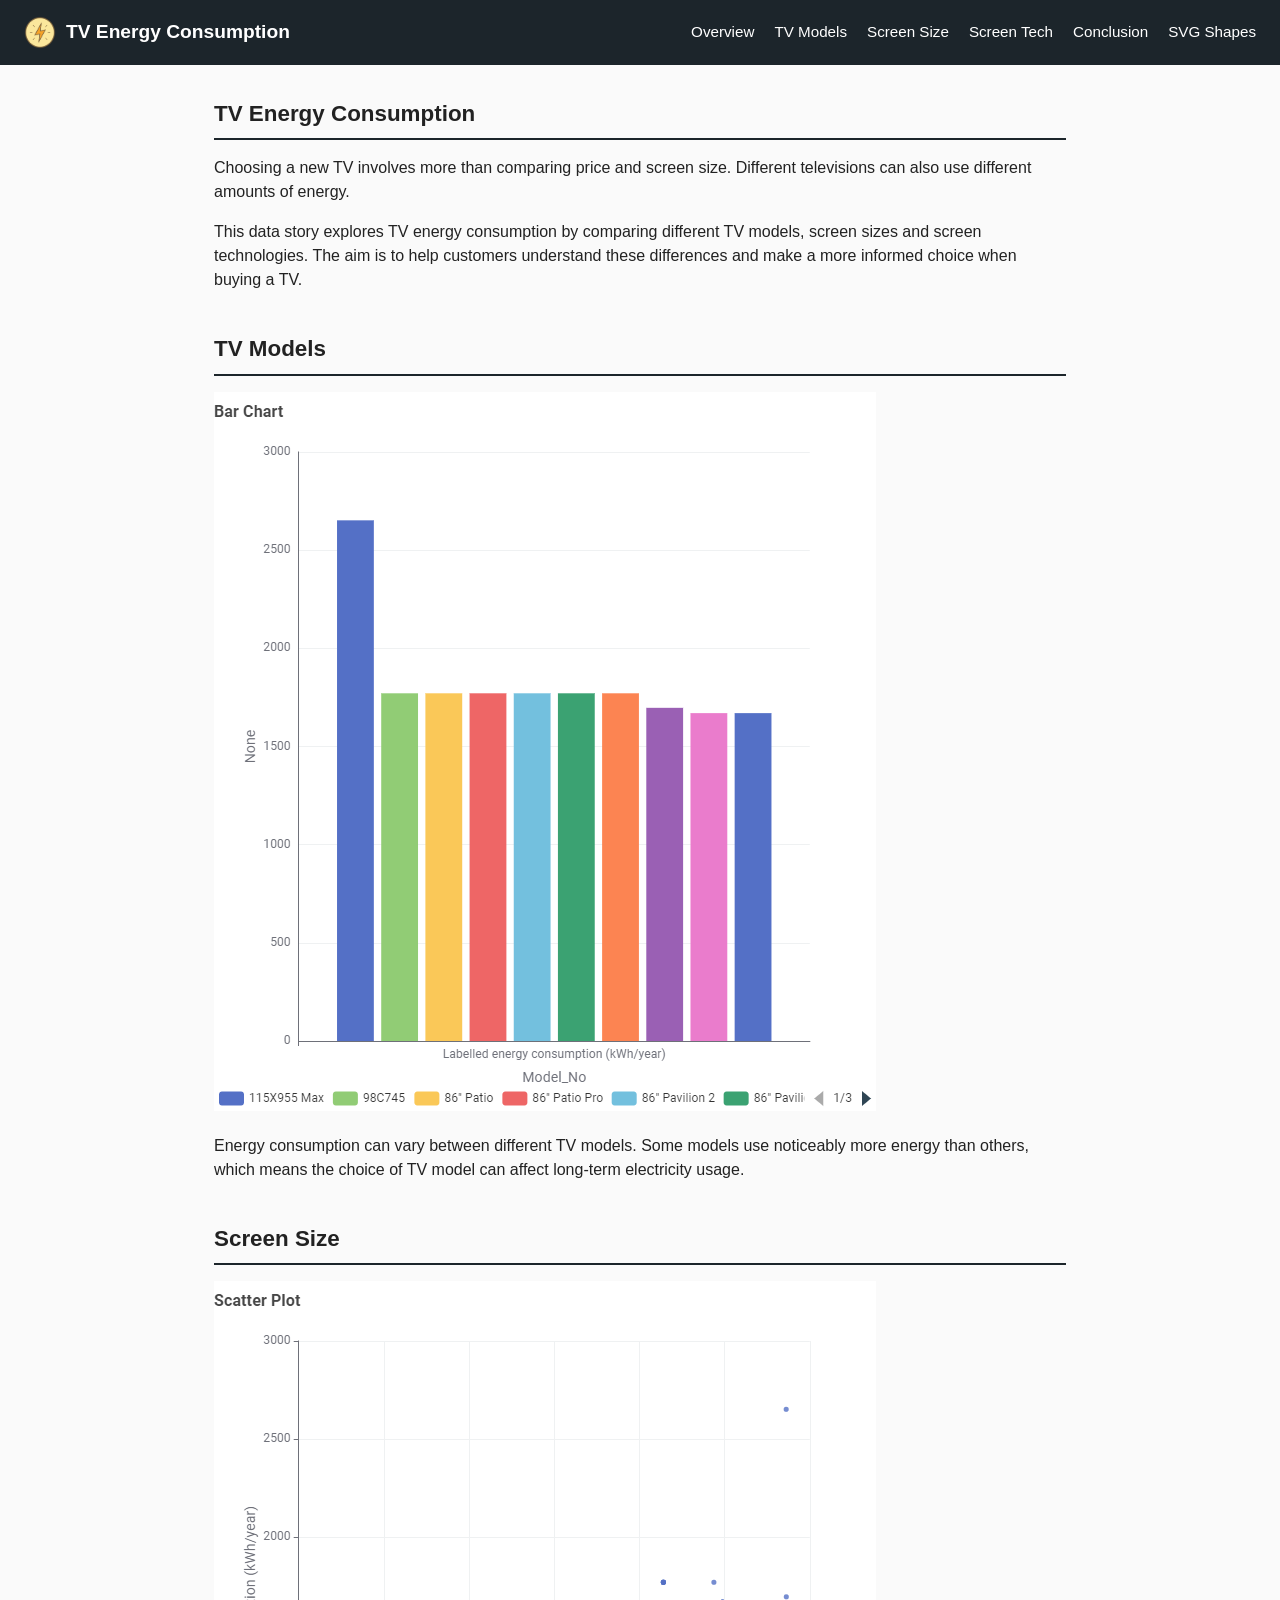
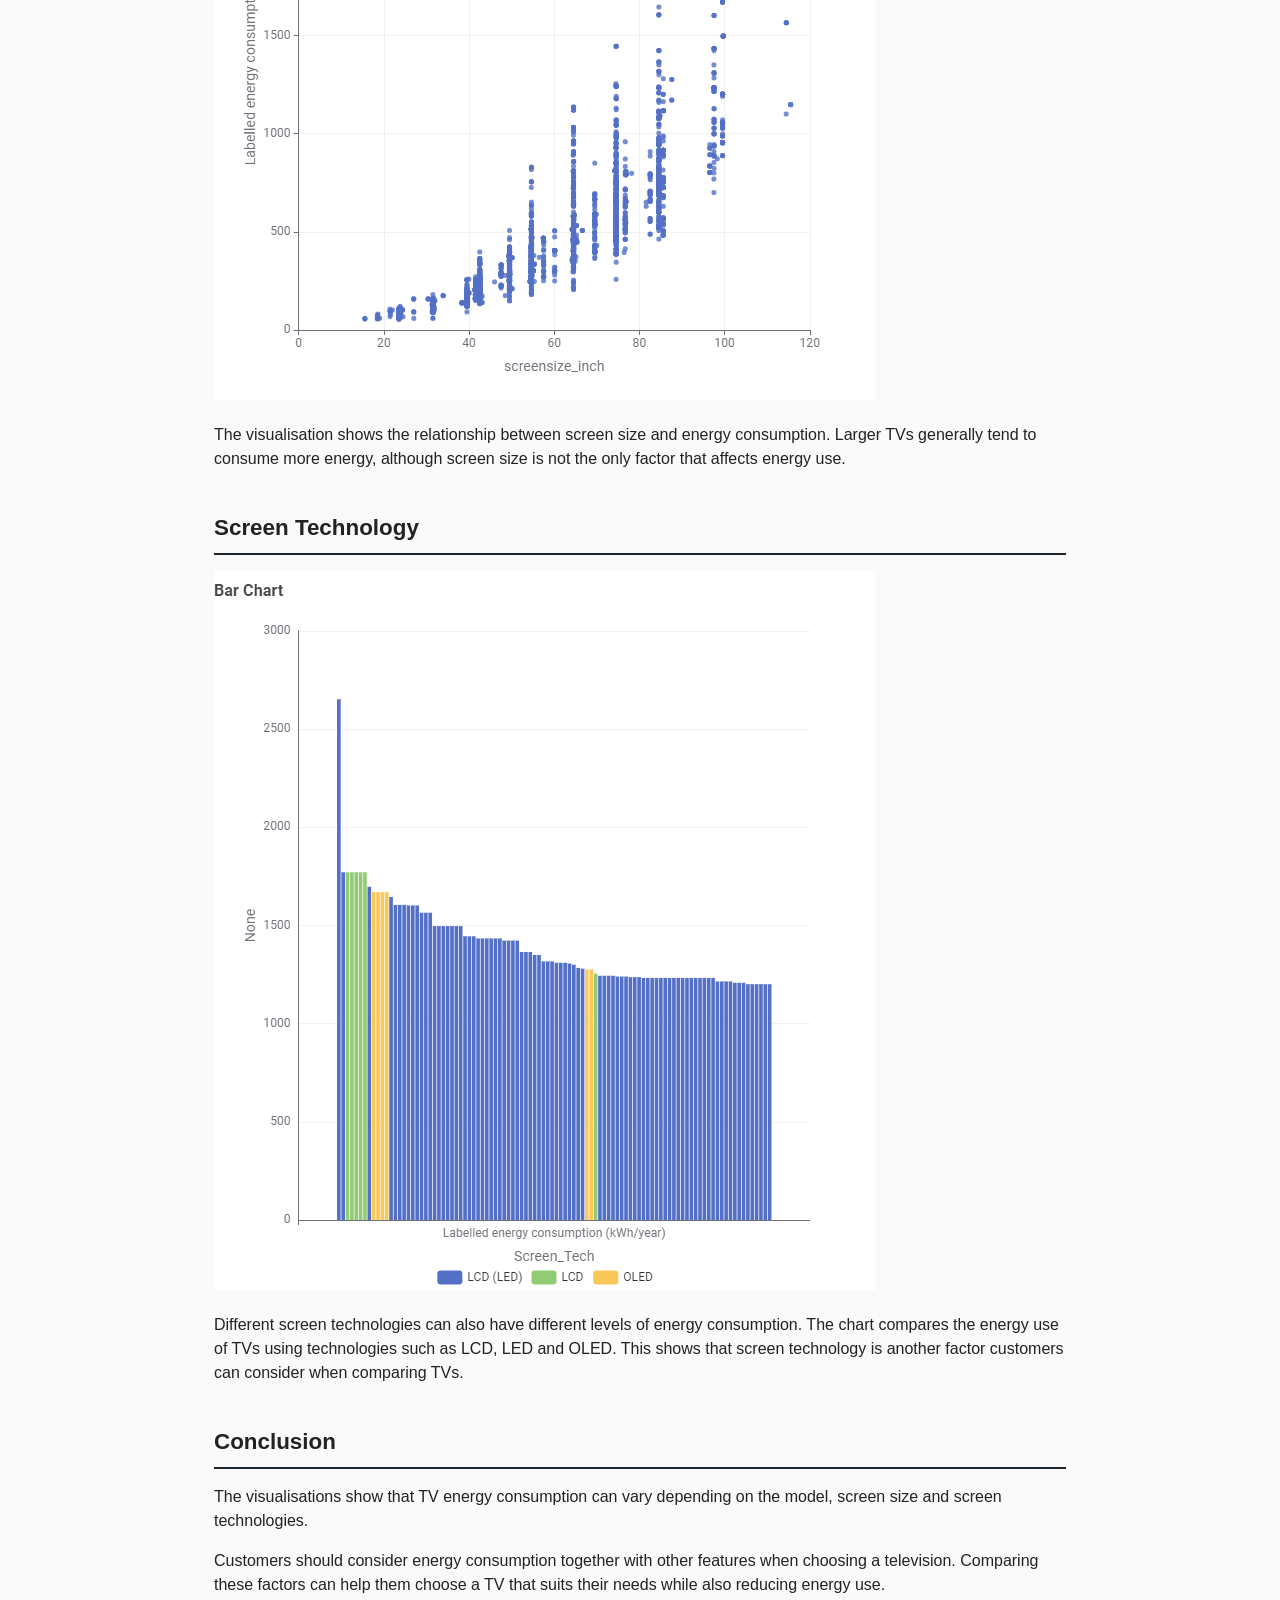
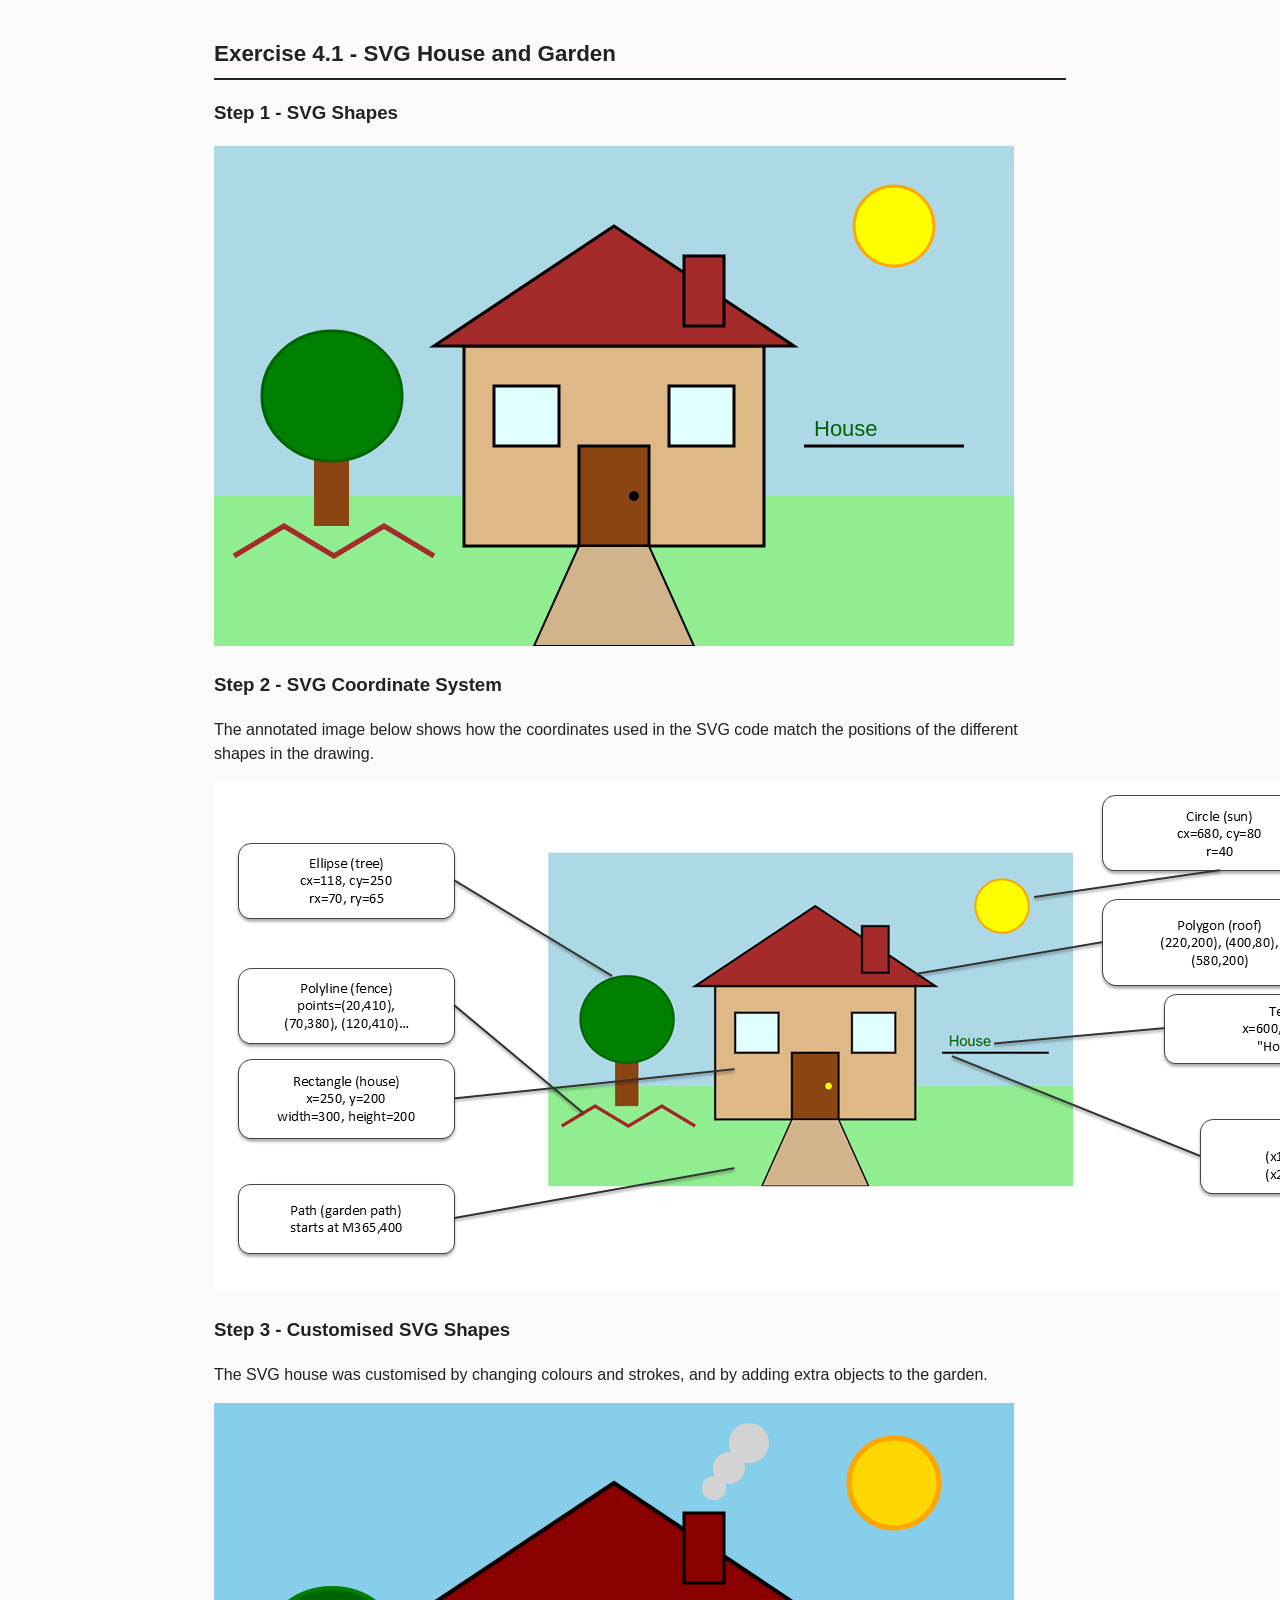
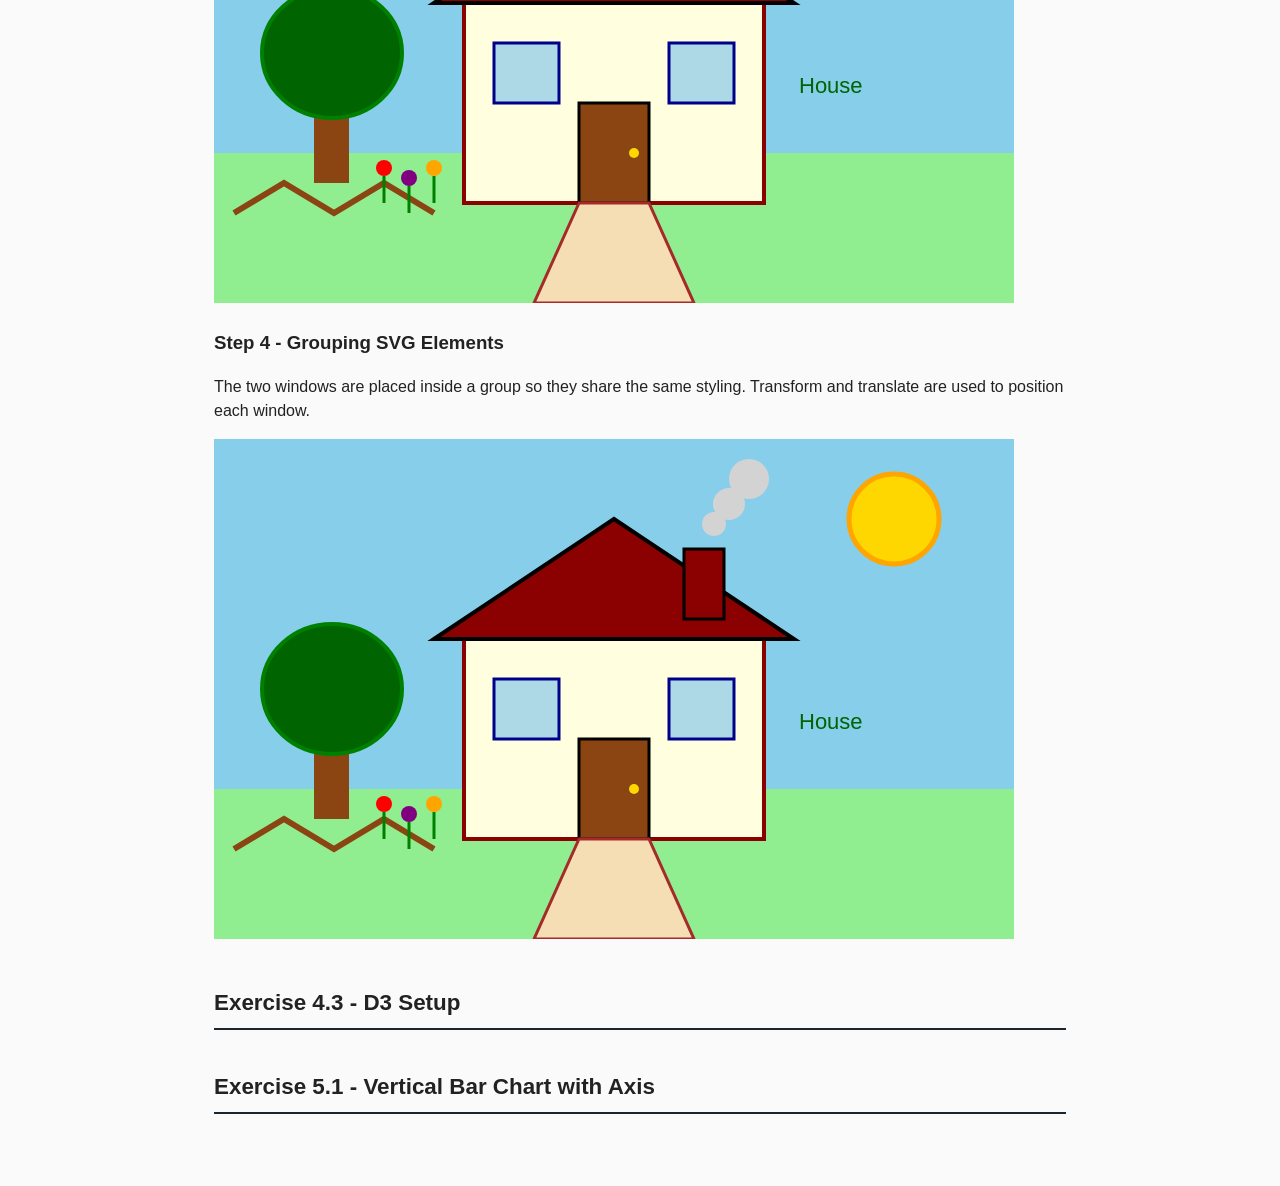
==== Exercise 5/index.html @ 9705d78f "Completed Exercise 5.1" ====
<!DOCTYPE html>
<html lang="en">
<head>
  <meta charset="UTF-8">
  <meta name="viewport" content="width=device-width, initial-scale=1.0">

  <title>TV Energy Consumption</title>

  <link rel="icon" href="images/PowerIcon.png" type="image/png">
  <link rel="stylesheet" href="css/styles.css">
</head>

<body>

  <header>
    <div class="brand">
      <img src="images/PowerIcon.png" alt="Power icon" width="32">
      <span>TV Energy Consumption</span>
    </div>

    <nav>
      <a href="#overview">Overview</a>
      <a href="#models">TV Models</a>
      <a href="#screen-size">Screen Size</a>
      <a href="#screen-tech">Screen Tech</a>
      <a href="#conclusion">Conclusion</a>
      <a href="#svg-house">SVG Shapes</a>
    </nav>
  </header>


  <main>

    <!-- Introduction -->
    <section id="overview">
      <h2>TV Energy Consumption</h2>

      <p>
        Choosing a new TV involves more than comparing price and screen size.
        Different televisions can also use different amounts of energy.
      </p>

      <p>
        This data story explores TV energy consumption by comparing different
        TV models, screen sizes and screen technologies. The aim is to help customers
        understand these differences and make a more informed choice when buying a TV.
      </p>
    </section>


    <!-- TV Models -->
    <section id="models">
      <h2>TV Models</h2>

      <img
        src="images/tv-models.png"
        alt="Bar chart comparing energy consumption across TV models"
        class="chart"
      >

      <p>
        Energy consumption can vary between different TV models.
        Some models use noticeably more energy than others, which means the
        choice of TV model can affect long-term electricity usage.
      </p>
    </section>


    <!-- Screen Size -->
    <section id="screen-size">
      <h2>Screen Size</h2>

      <img
        src="images/screen-size.png"
        alt="Scatter plot showing screen size and energy consumption"
        class="chart"
      >

      <p>
        The visualisation shows the relationship between screen size and
        energy consumption. Larger TVs generally tend to consume more energy,
        although screen size is not the only factor that affects energy use.
      </p>
    </section>


    <!-- Energy Rating -->
    <section id="screen-tech">
      <h2>Screen Technology</h2>

      <img
        src="images/screen-tech.png"
        alt="Bar chart comparing energy consumption by screen technology"
        class="chart"
      >

      <p>
        Different screen technologies can also have different levels of energy consumption.
        The chart compares the energy use of TVs using technologies such as LCD, LED and OLED.
        This shows that screen technology is another factor customers can consider when comparing TVs.
      </p>
    </section>


    <!-- Conclusion -->
    <section id="conclusion">
      <h2>Conclusion</h2>

      <p>
        The visualisations show that TV energy consumption can vary depending
        on the model, screen size and screen technologies.
      </p>

      <p>
        Customers should consider energy consumption together with other
        features when choosing a television. Comparing these factors can help
        them choose a TV that suits their needs while also reducing energy use.
      </p>
    </section>

        <!-- Exercise 4.1 -->
    <section id="svg-house">
      <h2>Exercise 4.1 - SVG House and Garden</h2>
      <h3>Step 1 - SVG Shapes</h3>

      <svg width="800" height="500">

        <!-- Sky -->
        <rect x="0" y="0" width="800" height="500" fill="lightblue"/>

        <!-- Grass -->
        <rect x="0" y="350" width="800" height="150" fill="lightgreen"/>

        <!-- Sun -->
        <circle cx="680" cy="80" r="40"
                fill="yellow" stroke="orange" stroke-width="3"/>

        <!-- House -->
        <rect x="250" y="200" width="300" height="200"
              fill="burlywood" stroke="black" stroke-width="3"/>

        <!-- Roof -->
        <polygon points="220,200 400,80 580,200"
                 fill="brown" stroke="black" stroke-width="3"/>

        <!-- Chimney -->
        <rect x="470" y="110" width="40" height="70"
              fill="brown" stroke="black" stroke-width="3"/>

        <!-- Door -->
        <rect x="365" y="300" width="70" height="100"
              fill="saddlebrown" stroke="black" stroke-width="3"/>

        <!-- Door handle -->
        <circle cx="420" cy="350" r="5" fill="black"/>

        <!-- Two windows -->
        <g fill="lightcyan" stroke="black" stroke-width="3">

          <rect x="0" y="0" width="65" height="60"
                transform="translate(280,240)"/>

          <rect x="0" y="0" width="65" height="60"
                transform="translate(455,240)"/>

        </g>

        <!-- Tree -->
        <rect x="100" y="280" width="35" height="100"
              fill="saddlebrown"/>

        <ellipse cx="118" cy="250" rx="70" ry="65"
                 fill="green" stroke="darkgreen" stroke-width="3"/>

        <!-- Fence -->
        <polyline points="20,410 70,380 120,410 170,380 220,410"
                  fill="none" stroke="brown" stroke-width="5"/>

        <!-- Line -->
        <line x1="590" y1="300" x2="750" y2="300"
              stroke="black" stroke-width="3"/>

        <!-- Path -->
        <path d="M365 400 L320 500 L480 500 L435 400 Z"
              fill="tan" stroke="black" stroke-width="2"/>

        <!-- Text -->
        <text x="600" y="290" font-size="22" fill="darkgreen">
          House
        </text>

      </svg>

      <!-- Step 2: SVG Coordinate System -->
      <h3>Step 2 - SVG Coordinate System</h3>

      <p>
        The annotated image below shows how the coordinates used in the
        SVG code match the positions of the different shapes in the drawing.
      </p>

      <img
        src="images/Step_2.png"
        alt="Annotated SVG house showing the coordinate system"
        class="chart"
      >

          <!-- Step 3: Customised SVG -->
      <h3>Step 3 - Customised SVG Shapes</h3>

      <p>
        The SVG house was customised by changing colours and strokes,
        and by adding extra objects to the garden.
      </p>

      <svg width="800" height="500">

        <!-- Sky -->
        <rect x="0" y="0" width="800" height="500" fill="skyblue"/>

        <!-- Grass -->
        <rect x="0" y="350" width="800" height="150" fill="lightgreen"/>

        <!-- Sun -->
        <circle cx="680" cy="80" r="45"
                fill="gold" stroke="orange" stroke-width="5"/>

        <!-- House - changed colour and stroke -->
        <rect x="250" y="200" width="300" height="200"
              fill="lightyellow" stroke="darkred" stroke-width="4"/>

        <!-- Roof - changed colour and stroke -->
        <polygon points="220,200 400,80 580,200"
                 fill="darkred" stroke="black" stroke-width="4"/>

        <!-- Chimney -->
        <rect x="470" y="110" width="40" height="70"
              fill="darkred" stroke="black" stroke-width="3"/>

        <!-- Smoke - new objects -->
        <circle cx="500" cy="85" r="12" fill="lightgray"/>
        <circle cx="515" cy="65" r="16" fill="lightgray"/>
        <circle cx="535" cy="40" r="20" fill="lightgray"/>

        <!-- Door -->
        <rect x="365" y="300" width="70" height="100"
              fill="saddlebrown" stroke="black" stroke-width="3"/>

        <!-- Door Handle -->
        <circle cx="420" cy="350" r="5" fill="gold"/>

        <!-- Windows -->
        <rect x="280" y="240" width="65" height="60"
              fill="lightblue" stroke="darkblue" stroke-width="3"/>

        <rect x="455" y="240" width="65" height="60"
              fill="lightblue" stroke="darkblue" stroke-width="3"/>

        <!-- Tree -->
        <rect x="100" y="280" width="35" height="100"
              fill="saddlebrown"/>

        <ellipse cx="118" cy="250" rx="70" ry="65"
                 fill="darkgreen" stroke="green" stroke-width="4"/>

        <!-- Fence -->
        <polyline points="20,410 70,380 120,410 170,380 220,410"
                  fill="none" stroke="saddlebrown" stroke-width="6"/>

        <!-- Garden Path -->
        <path d="M365 400 L320 500 L480 500 L435 400 Z"
              fill="wheat" stroke="brown" stroke-width="3"/>

        <!-- Flowers - new objects -->
        <circle cx="170" cy="365" r="8" fill="red"/>
        <circle cx="195" cy="375" r="8" fill="purple"/>
        <circle cx="220" cy="365" r="8" fill="orange"/>

        <!-- Flower stems -->
        <line x1="170" y1="373" x2="170" y2="400"
              stroke="green" stroke-width="3"/>

        <line x1="195" y1="383" x2="195" y2="410"
              stroke="green" stroke-width="3"/>

        <line x1="220" y1="373" x2="220" y2="400"
              stroke="green" stroke-width="3"/>

        <!-- Text -->
        <text x="585" y="290" font-size="22" fill="darkgreen">
          House
        </text>

      </svg>
       
      <h3>Step 4 - Grouping SVG Elements</h3>

      <p>
        The two windows are placed inside a group so they share the same
        styling. Transform and translate are used to position each window.
      </p>

      <svg width="800" height="500">

        <!-- Sky -->
        <rect x="0" y="0" width="800" height="500" fill="skyblue"/>

        <!-- Grass -->
        <rect x="0" y="350" width="800" height="150" fill="lightgreen"/>

        <!-- Sun -->
        <circle cx="680" cy="80" r="45"
                fill="gold" stroke="orange" stroke-width="5"/>

        <!-- House - changed colour and stroke -->
        <rect x="250" y="200" width="300" height="200"
              fill="lightyellow" stroke="darkred" stroke-width="4"/>

        <!-- Roof - changed colour and stroke -->
        <polygon points="220,200 400,80 580,200"
                 fill="darkred" stroke="black" stroke-width="4"/>

        <!-- Chimney -->
        <rect x="470" y="110" width="40" height="70"
              fill="darkred" stroke="black" stroke-width="3"/>

        <!-- Smoke - new objects -->
        <circle cx="500" cy="85" r="12" fill="lightgray"/>
        <circle cx="515" cy="65" r="16" fill="lightgray"/>
        <circle cx="535" cy="40" r="20" fill="lightgray"/>

        <!-- Door -->
        <rect x="365" y="300" width="70" height="100"
              fill="saddlebrown" stroke="black" stroke-width="3"/>

        <!-- Door Handle -->
        <circle cx="420" cy="350" r="5" fill="gold"/>

        <!-- Windows grouped with shared styling -->
        <g fill="lightblue" stroke="darkblue" stroke-width="3">

        <rect x="0" y="0" width="65" height="60"
          transform="translate(280,240)"/>

        <rect x="0" y="0" width="65" height="60"
          transform="translate(455,240)"/>
        </g>

        <!-- Tree -->
        <rect x="100" y="280" width="35" height="100"
              fill="saddlebrown"/>

        <ellipse cx="118" cy="250" rx="70" ry="65"
                 fill="darkgreen" stroke="green" stroke-width="4"/>

        <!-- Fence -->
        <polyline points="20,410 70,380 120,410 170,380 220,410"
                  fill="none" stroke="saddlebrown" stroke-width="6"/>

        <!-- Garden Path -->
        <path d="M365 400 L320 500 L480 500 L435 400 Z"
              fill="wheat" stroke="brown" stroke-width="3"/>

        <!-- Flowers - new objects -->
        <circle cx="170" cy="365" r="8" fill="red"/>
        <circle cx="195" cy="375" r="8" fill="purple"/>
        <circle cx="220" cy="365" r="8" fill="orange"/>

        <!-- Flower stems -->
        <line x1="170" y1="373" x2="170" y2="400"
              stroke="green" stroke-width="3"/>

        <line x1="195" y1="383" x2="195" y2="410"
              stroke="green" stroke-width="3"/>

        <line x1="220" y1="373" x2="220" y2="400"
              stroke="green" stroke-width="3"/>

        <!-- Text -->
        <text x="585" y="290" font-size="22" fill="darkgreen">
          House
        </text>

      </svg>

    </section>

    <!-- Exercise 4.3 -->
    <section id="d3-setup">
      <h2>Exercise 4.3 - D3 Setup</h2>

      <div class="responsive-svg-container"></div>

    </section>

    <!-- Exercise 5.1 -->
    <section id="exercise-5-1">
      <h2>Exercise 5.1 - Vertical Bar Chart with Axis</h2>

      <div id="bar-chart" class="responsive-svg-container"></div>
    </section>

  </main>

<script src="https://d3js.org/d3.v7.min.js"></script>
<script src="js/main.js"></script>
<script src="js/barChart.js"></script>

</body>
</html>
---- Exercise 5/css/styles.css ----
* {
  box-sizing: border-box;
}

body {
  margin: 0;
  font-family: Arial, Helvetica, sans-serif;
  line-height: 1.5;
  color: #222;
  background: #fafafa;
}

h1, h2 {
  margin-top: 0;
}

header {
  display: flex;
  align-items: center;
  justify-content: space-between;
  padding: 16px 24px;
  background: #1c252b;
  color: #fff;
}

.brand {
  display: flex;
  align-items: center;
  gap: 10px;
  font-weight: bold;
  font-size: 1.2rem;
}

.brand img {
  display: block;
}

nav {
  display: flex;
  gap: 20px;
}

nav a {
  color: #fff;
  text-decoration: none;
  font-size: 0.95rem;
}

nav a:hover {
  text-decoration: underline;
}

main {
  max-width: 900px;
  margin: 0 auto;
  padding: 32px 24px;
}

section {
  margin-bottom: 40px;
}

section h2 {
  font-size: 1.4rem;
  border-bottom: 2px solid #1c252b;
  padding-bottom: 8px;
  margin-bottom: 16px;
}

table {
  width: 100%;
  border-collapse: collapse;
  background: #fff;
}

th, td {
  text-align: left;
  padding: 10px 14px;
  border-bottom: 1px solid #ddd;
}

thead th {
  background: #1c252b;
  color: #fff;
}

tbody tr:hover {
  background: #f0f0f0;
}

/* Exercise 4.3 - Responsive SVG container */
.responsive-svg-container {
    margin-right: auto;
    margin-left: auto;
    width: 100%;
    max-width: 1200px;
}
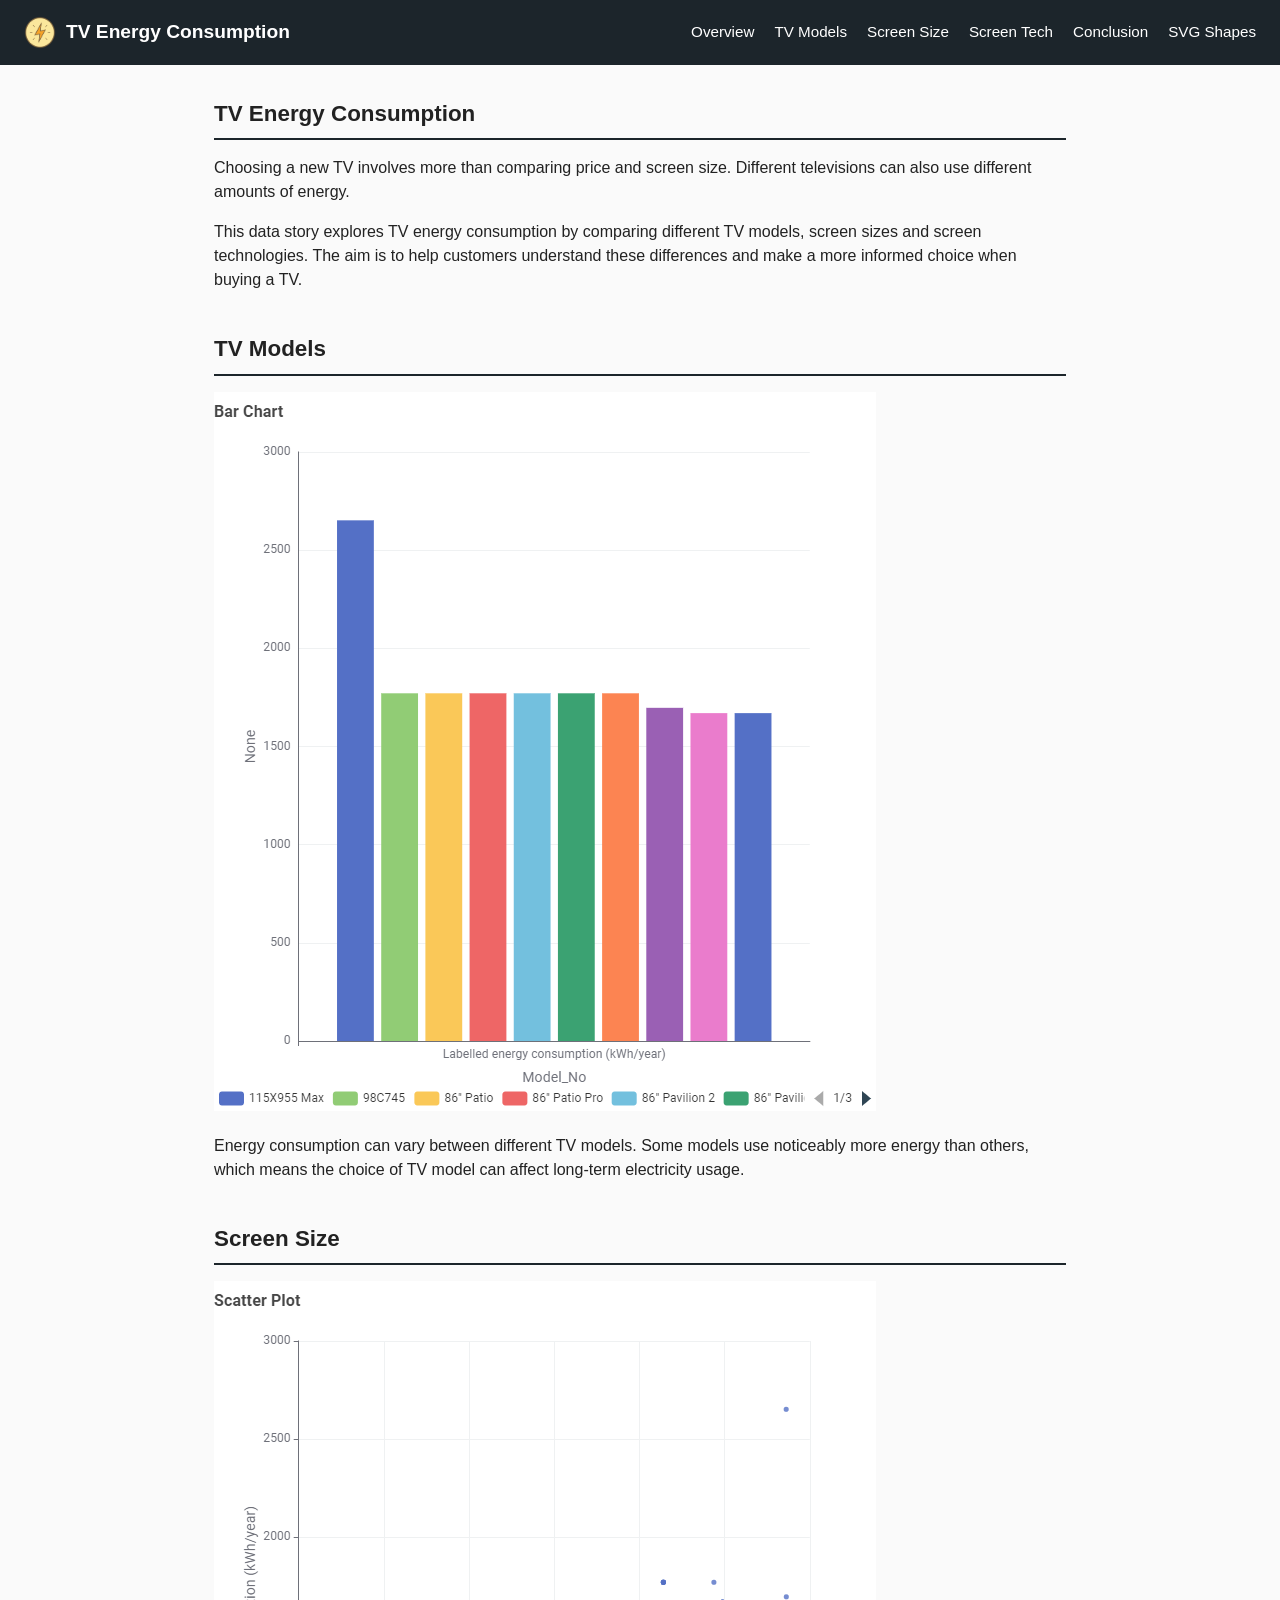
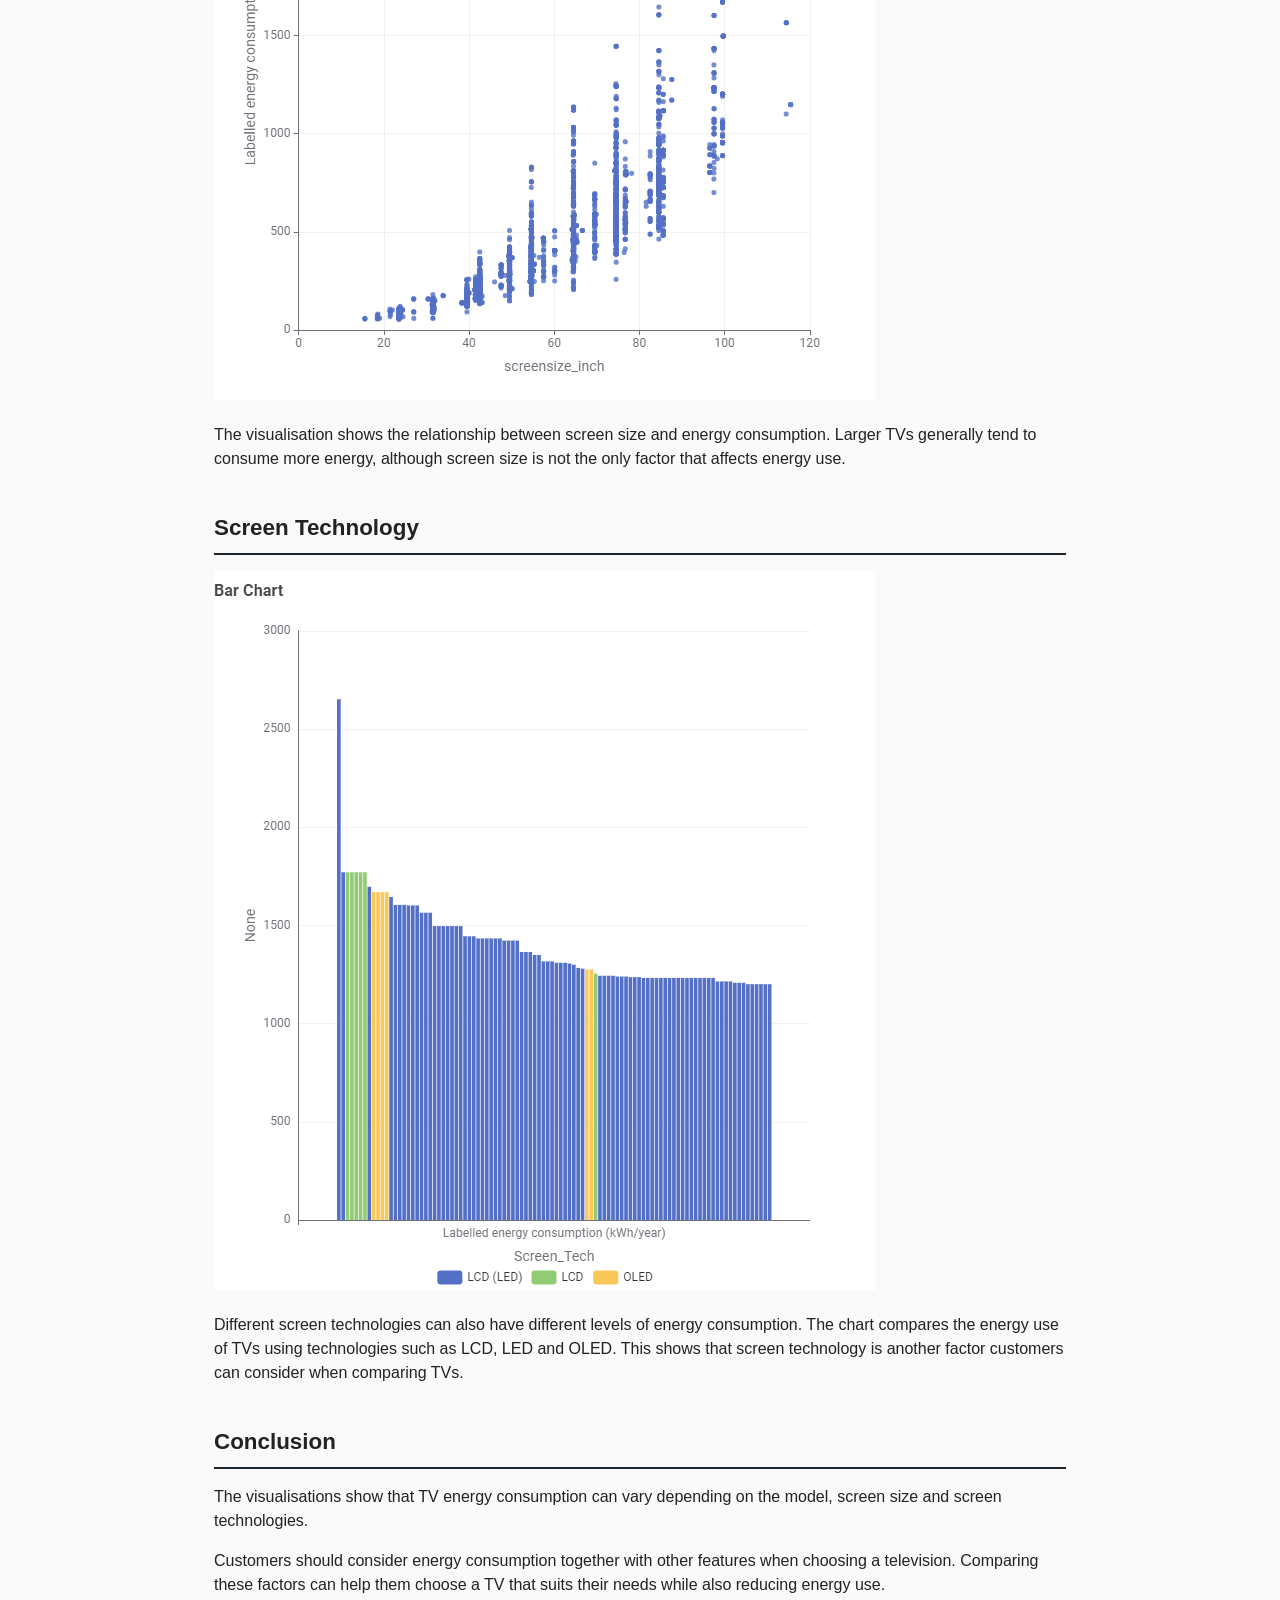
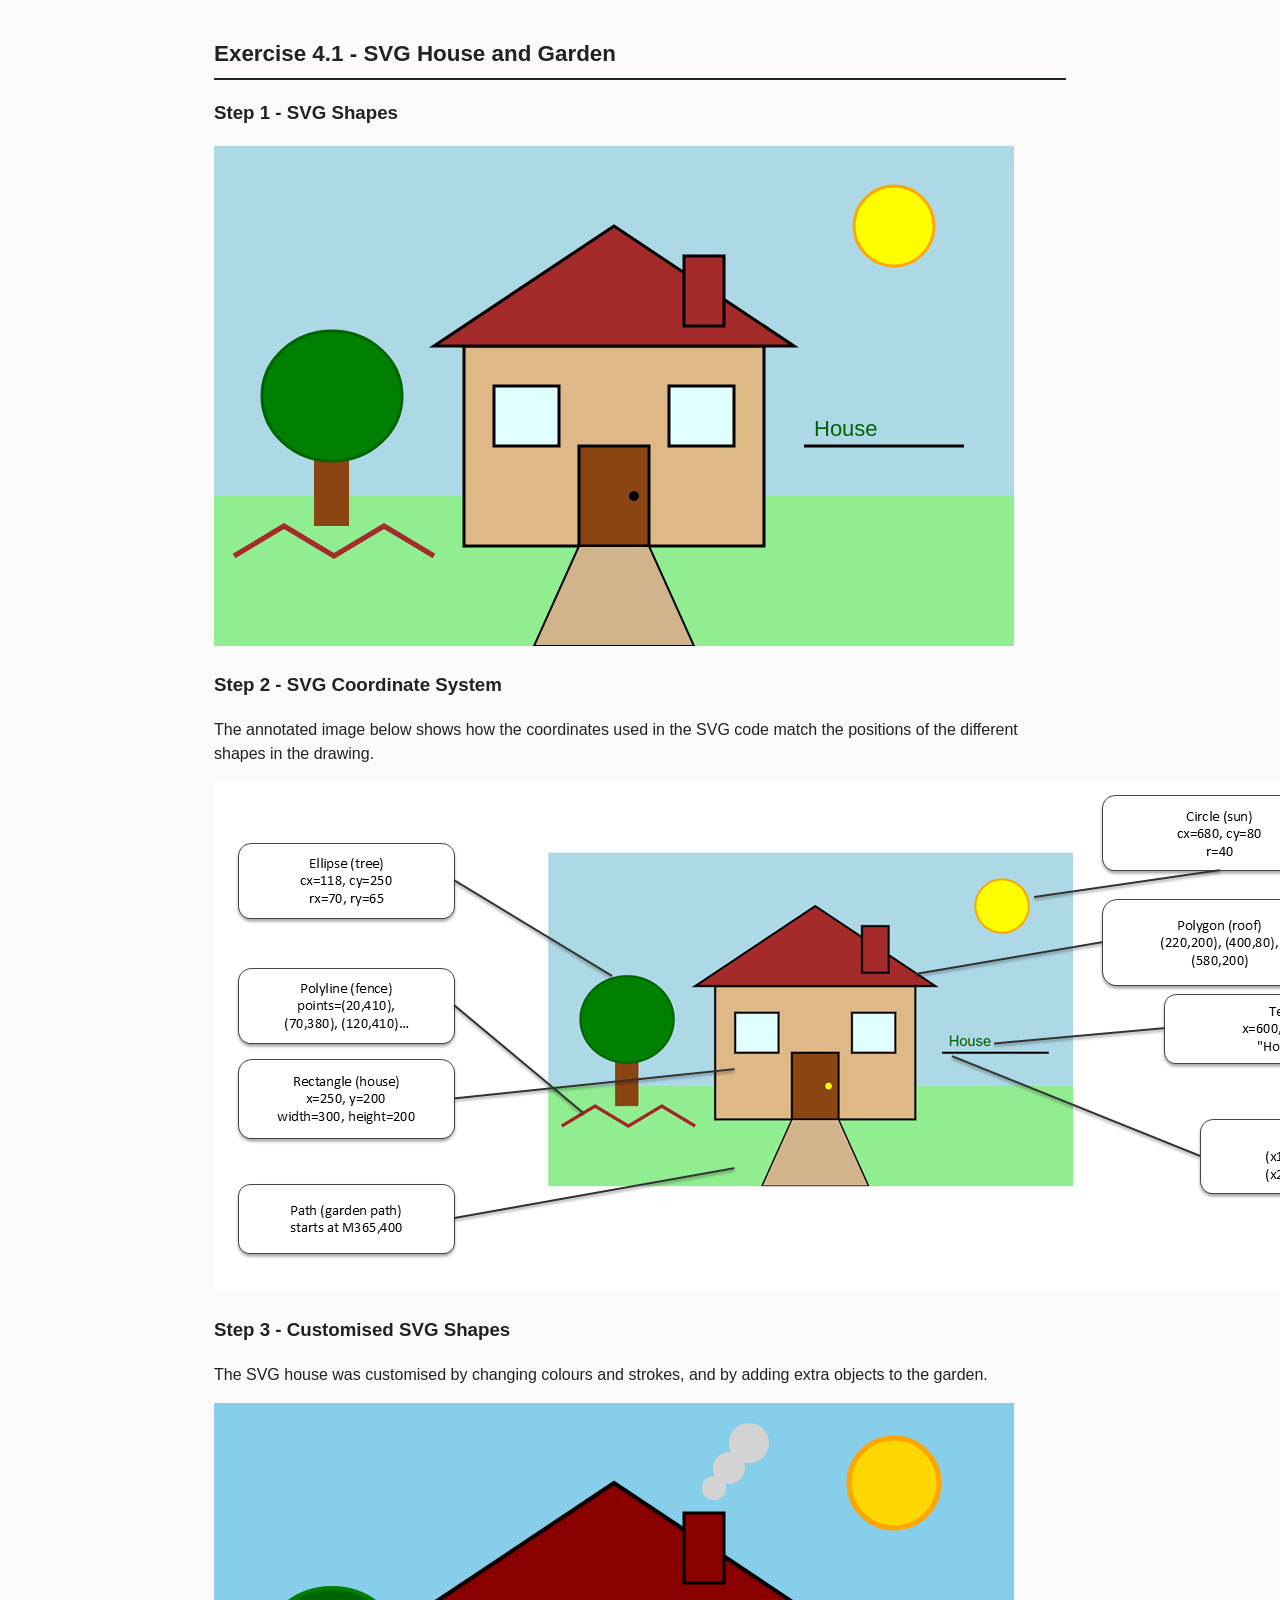
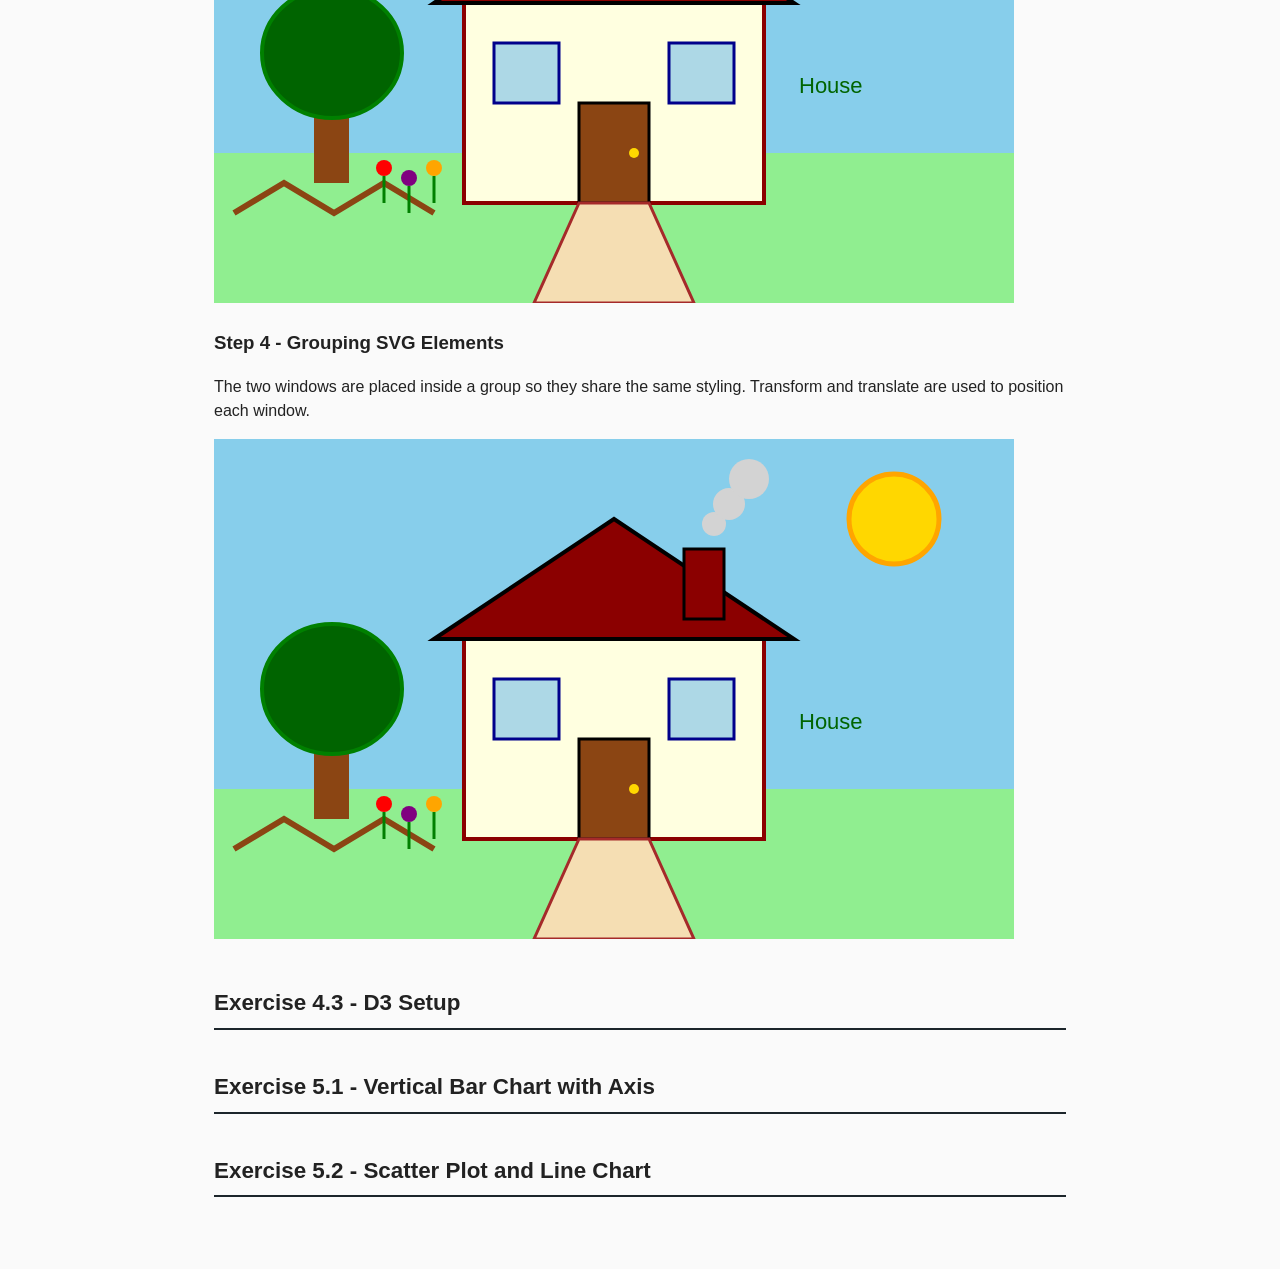
==== commit 42f46800: "Completed Exercise 5.2" ====
--- a/Exercise 5/index.html
+++ b/Exercise 5/index.html
@@ -400,11 +400,18 @@
       <div id="bar-chart" class="responsive-svg-container"></div>
     </section>
 
+    <!-- Exercise 5.2 -->
+    <section id="exercise-5-2">
+      <h2>Exercise 5.2 - Scatter Plot and Line Chart</h2>
+
+      <div id="line-chart"></div>
+    </section>
+
   </main>
 
 <script src="https://d3js.org/d3.v7.min.js"></script>
 <script src="js/main.js"></script>
 <script src="js/barChart.js"></script>
-
+<script src="js/line-chart.js"></script>
 </body>
 </html>
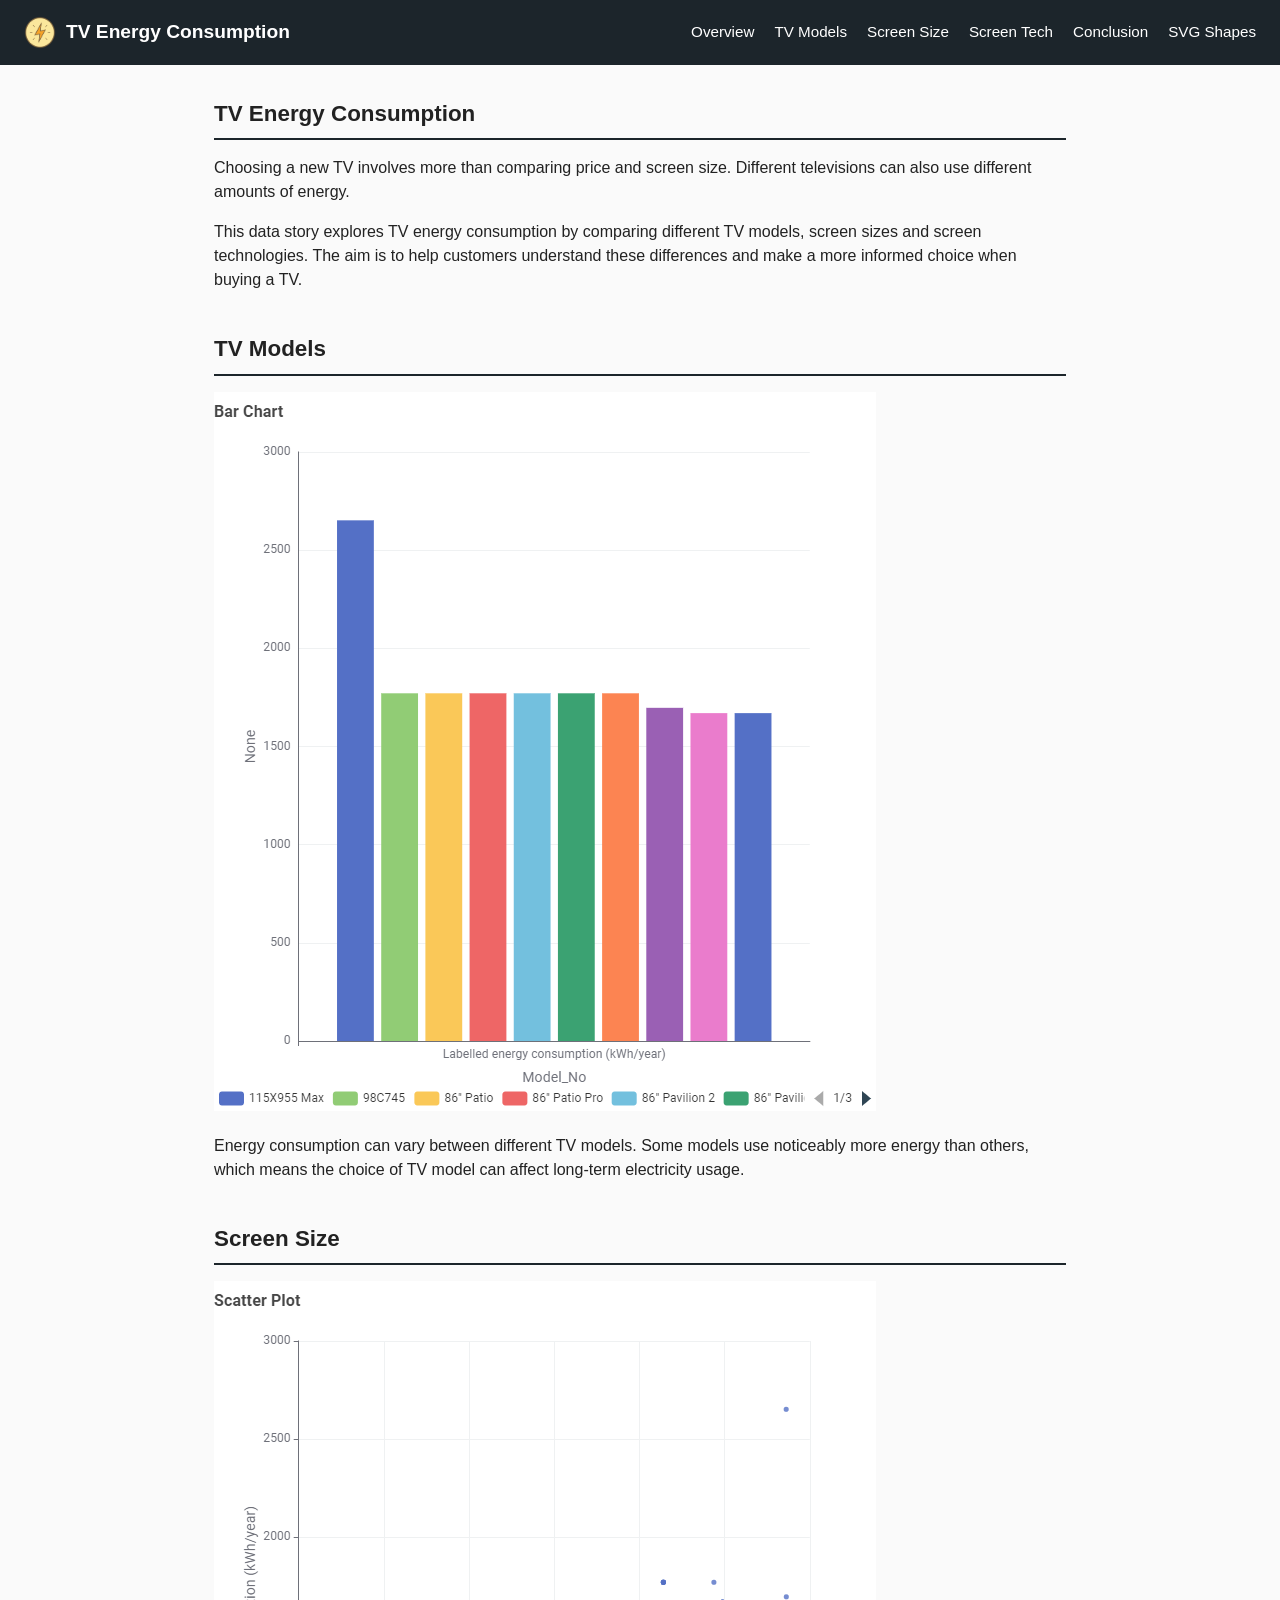
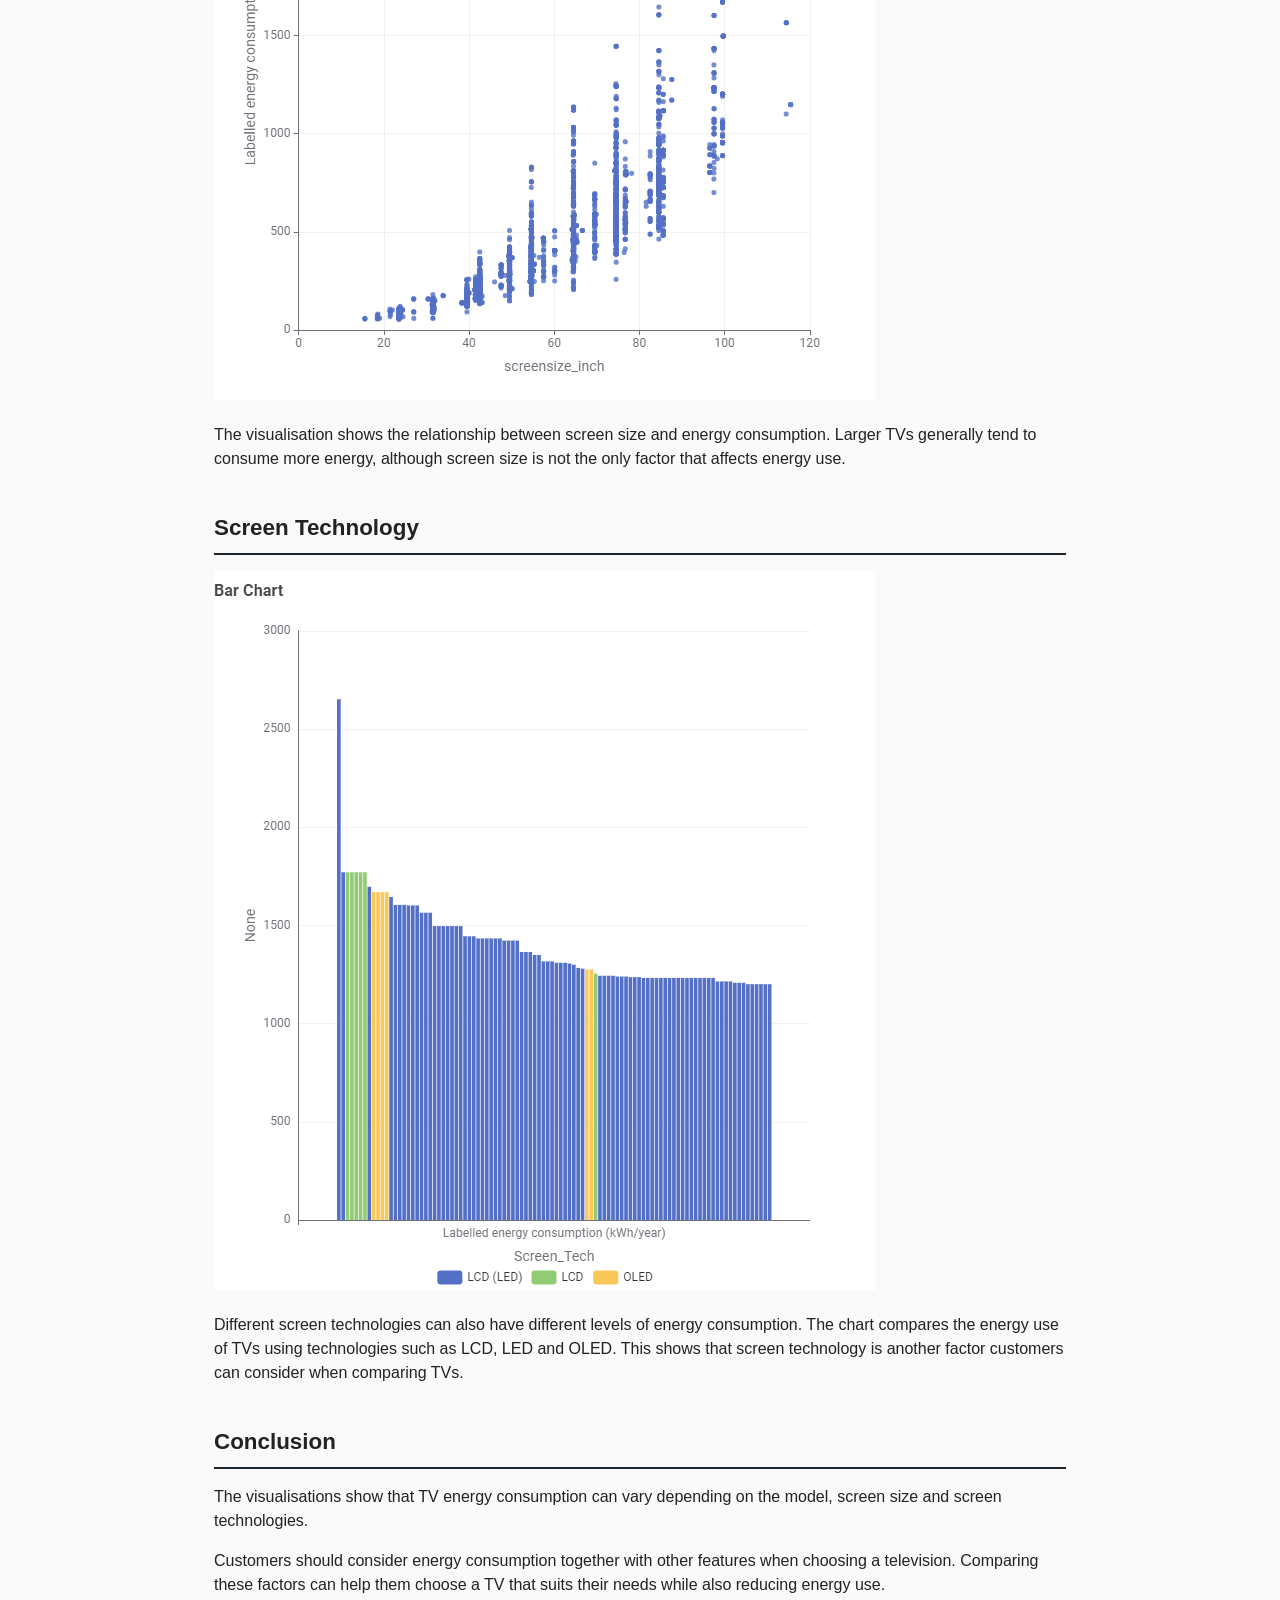
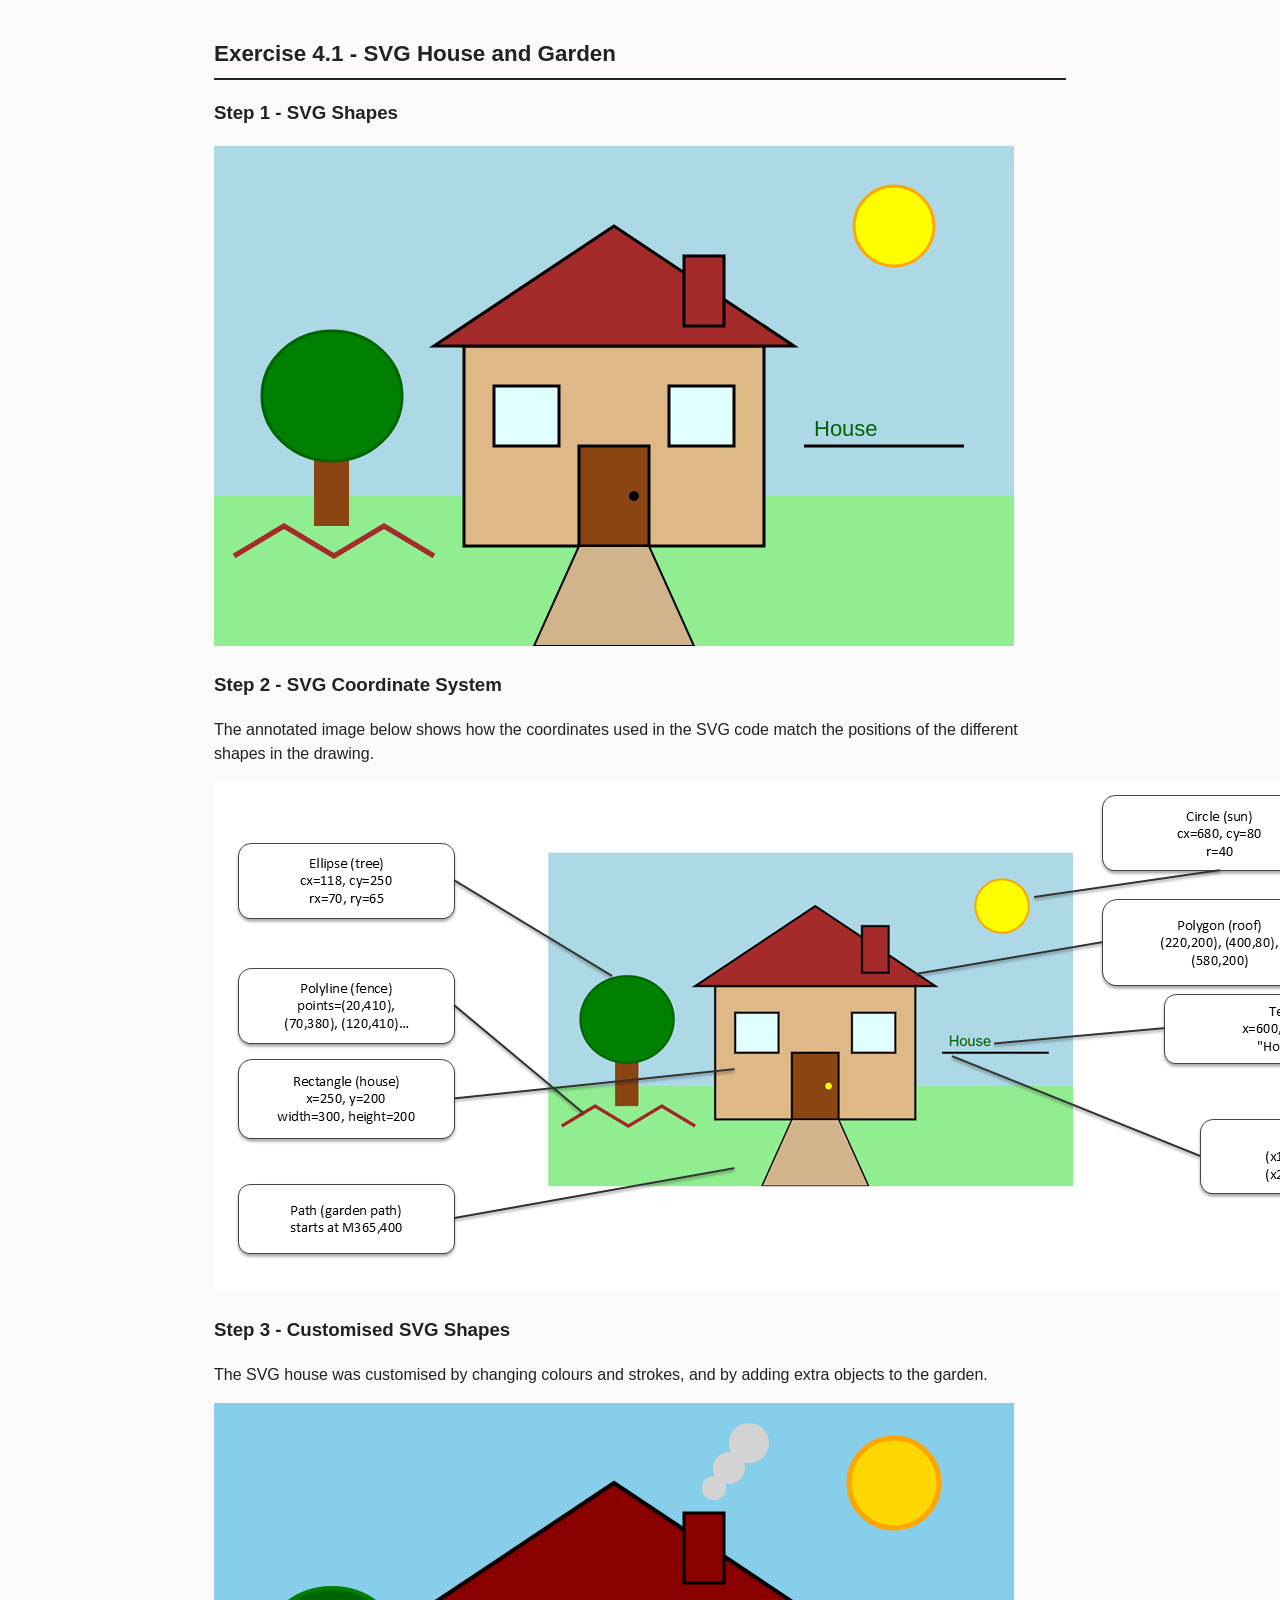
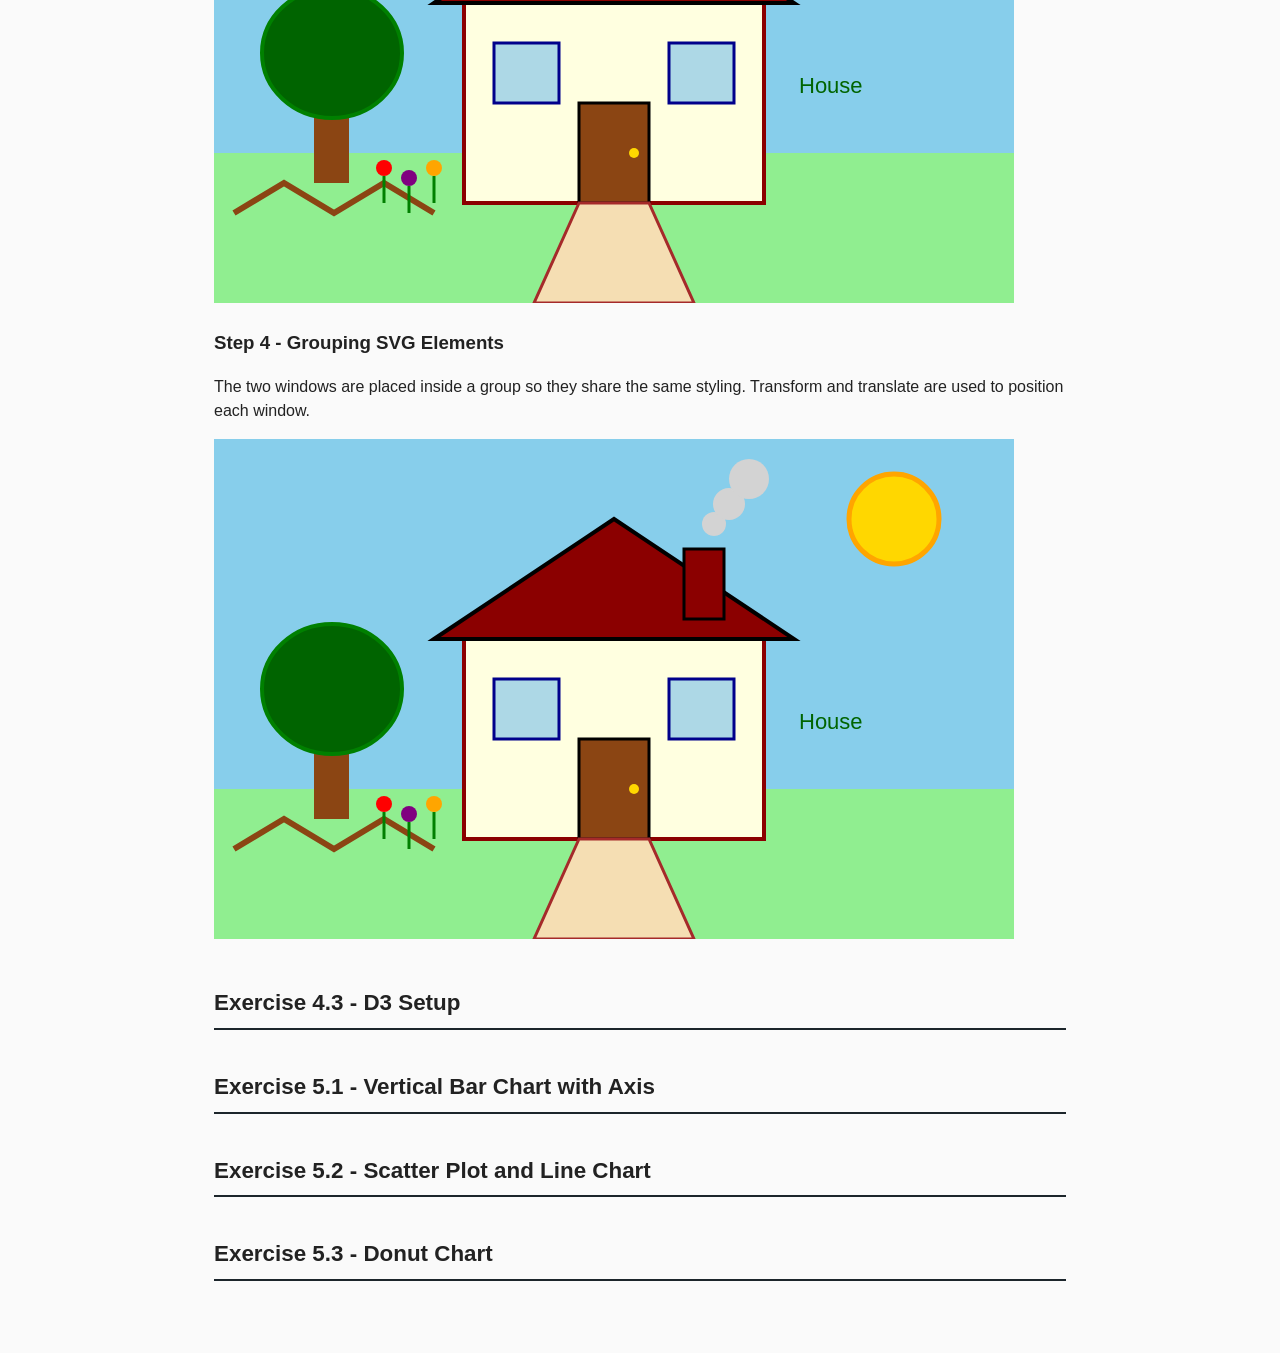
==== commit 63540cfe: "Complete Exercise 5.3" ====
--- a/Exercise 5/index.html
+++ b/Exercise 5/index.html
@@ -407,11 +407,19 @@
       <div id="line-chart"></div>
     </section>
 
-  </main>
+    <!-- Exercise 5.3 -->
+    <section id="exercise-5-3">
+      <h2>Exercise 5.3 - Donut Chart</h2>
+
+      <div id="donut-chart"></div>
+    </section>
+
 
 <script src="https://d3js.org/d3.v7.min.js"></script>
 <script src="js/main.js"></script>
 <script src="js/barChart.js"></script>
 <script src="js/line-chart.js"></script>
+<script src="js/donut-chart.js"></script>
+
 </body>
 </html>
